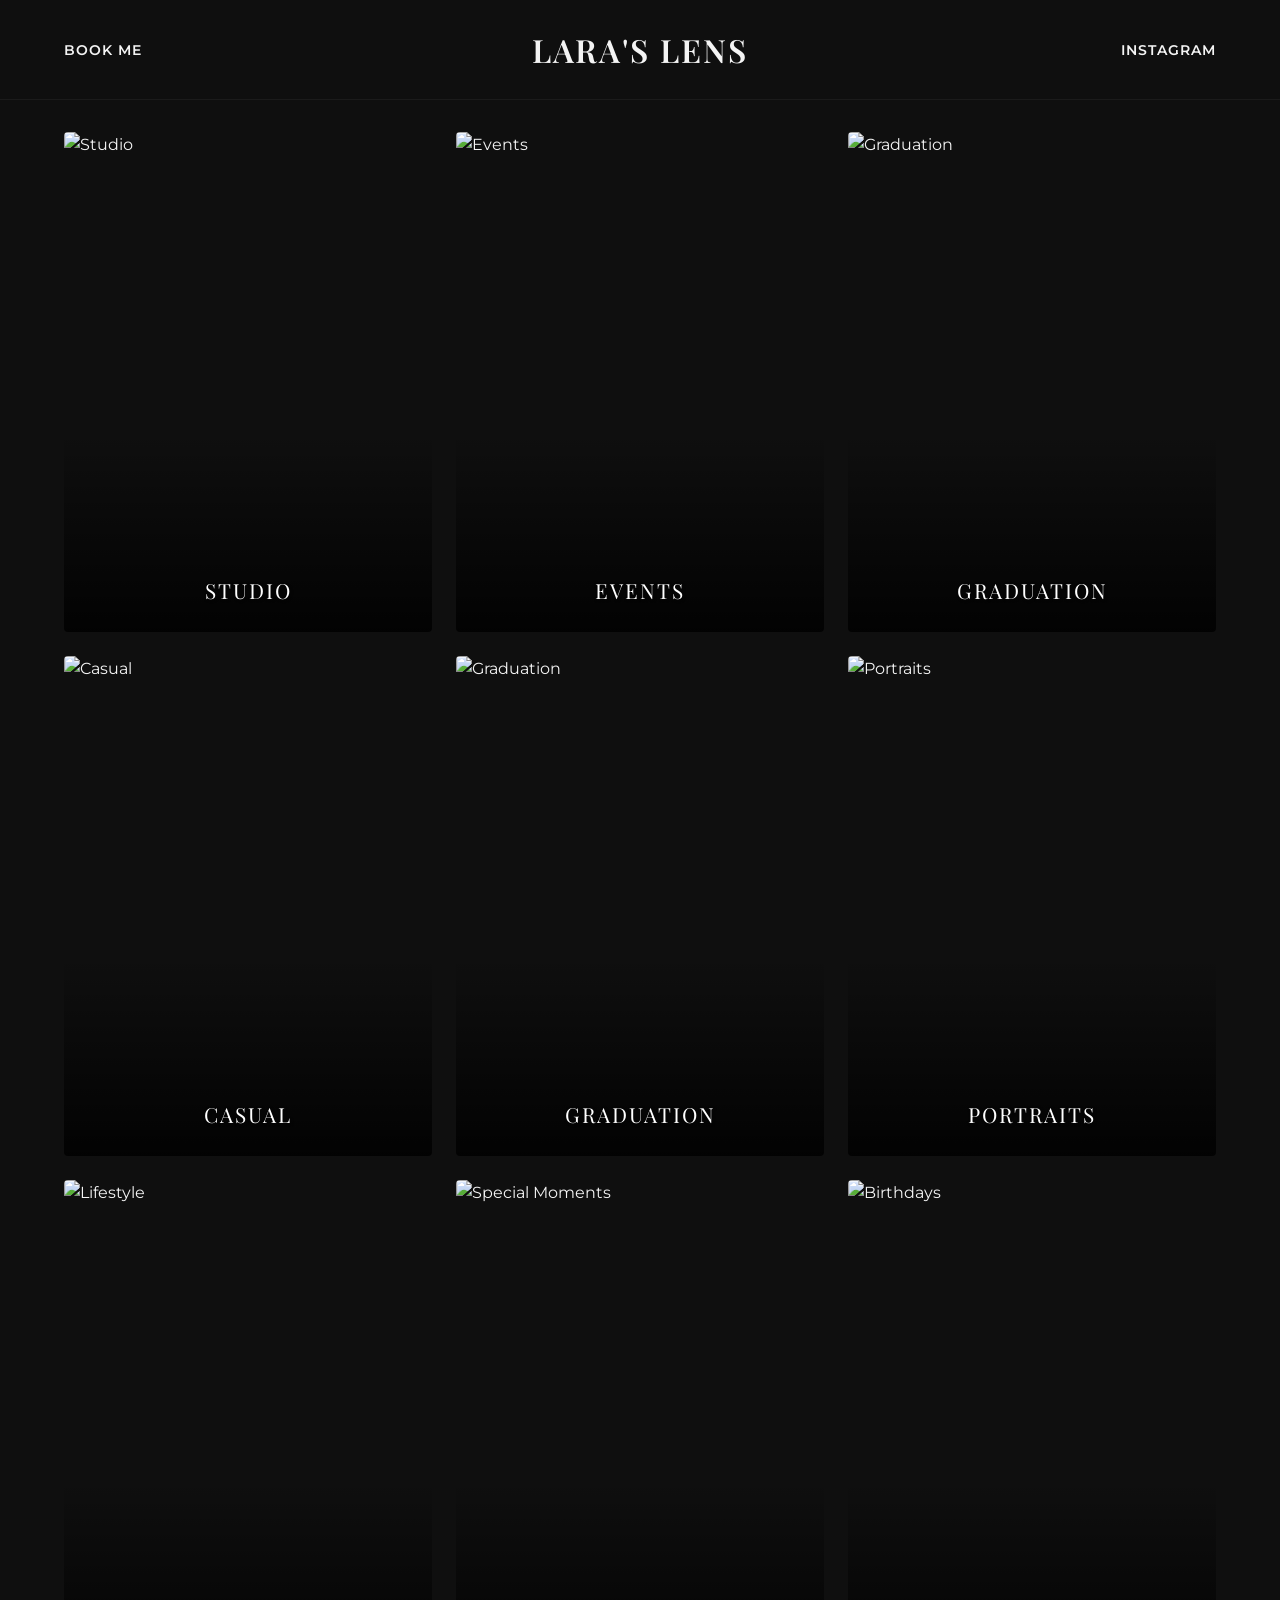
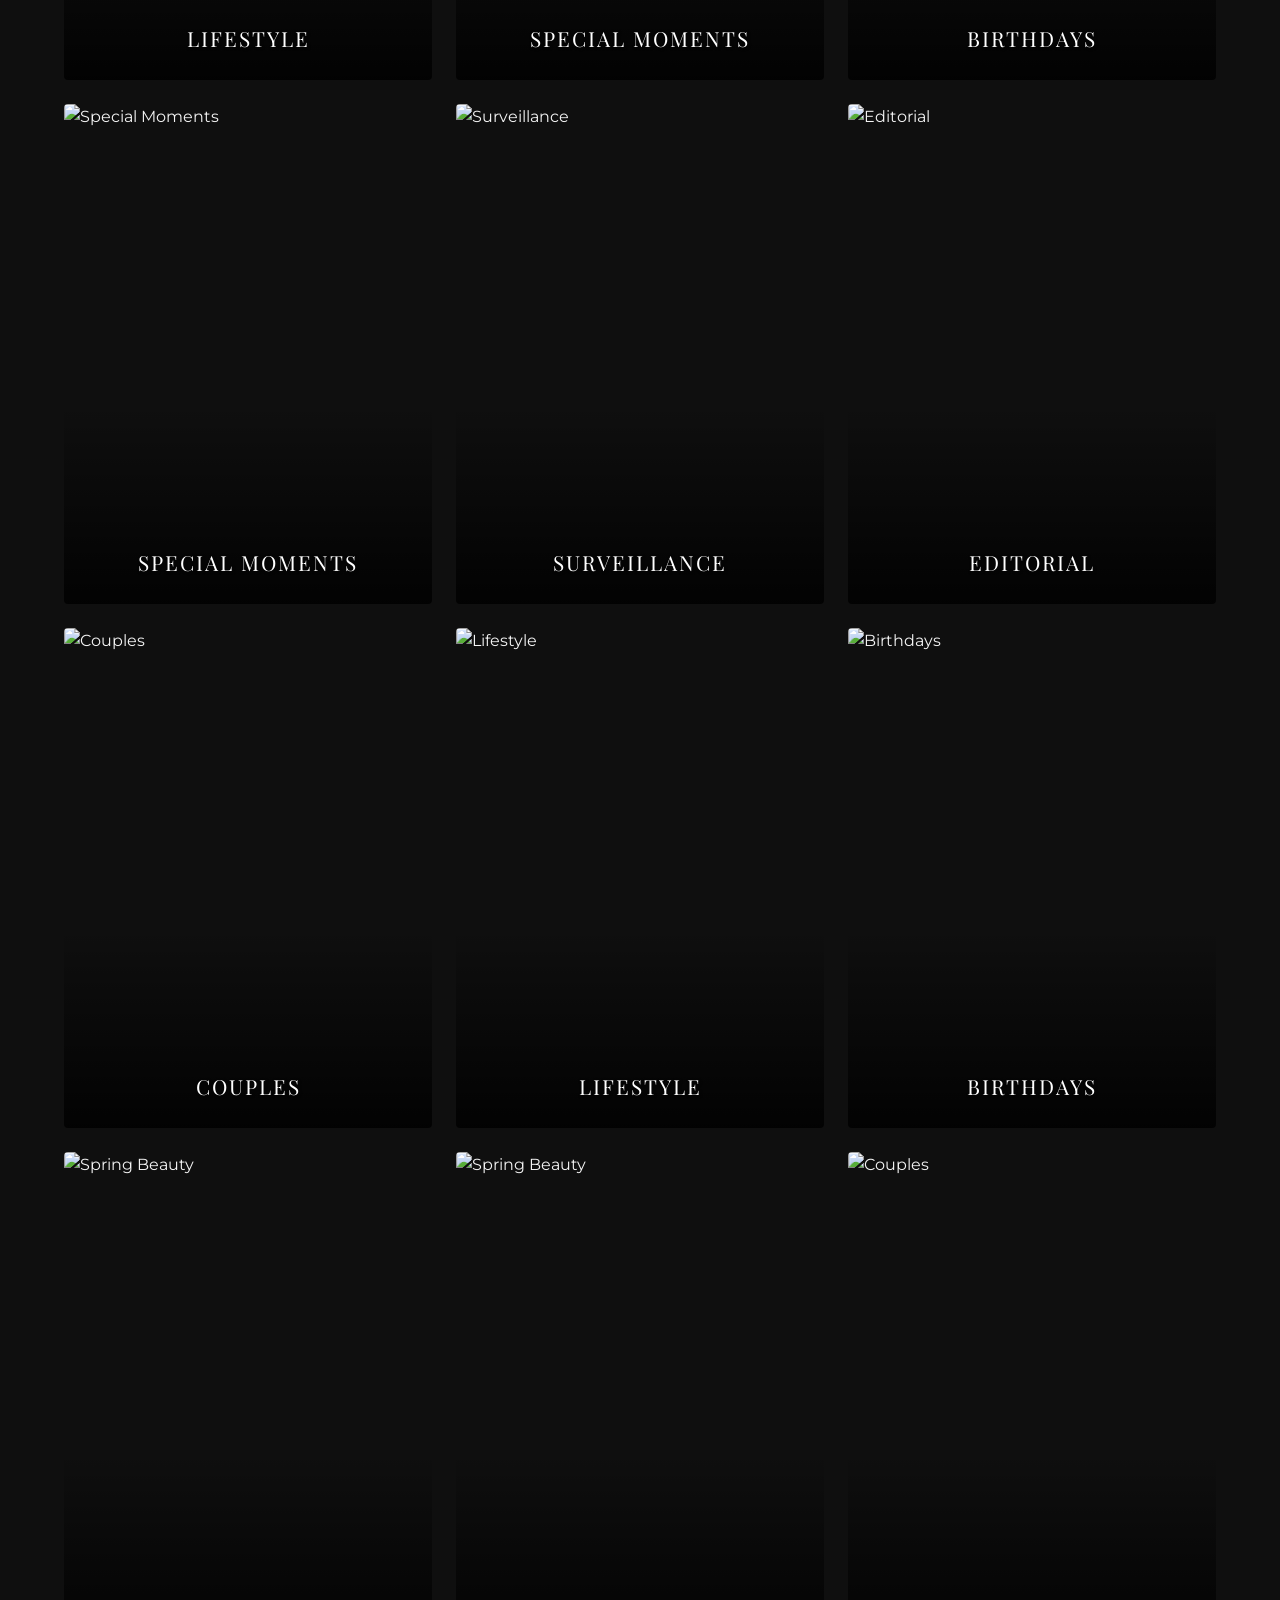
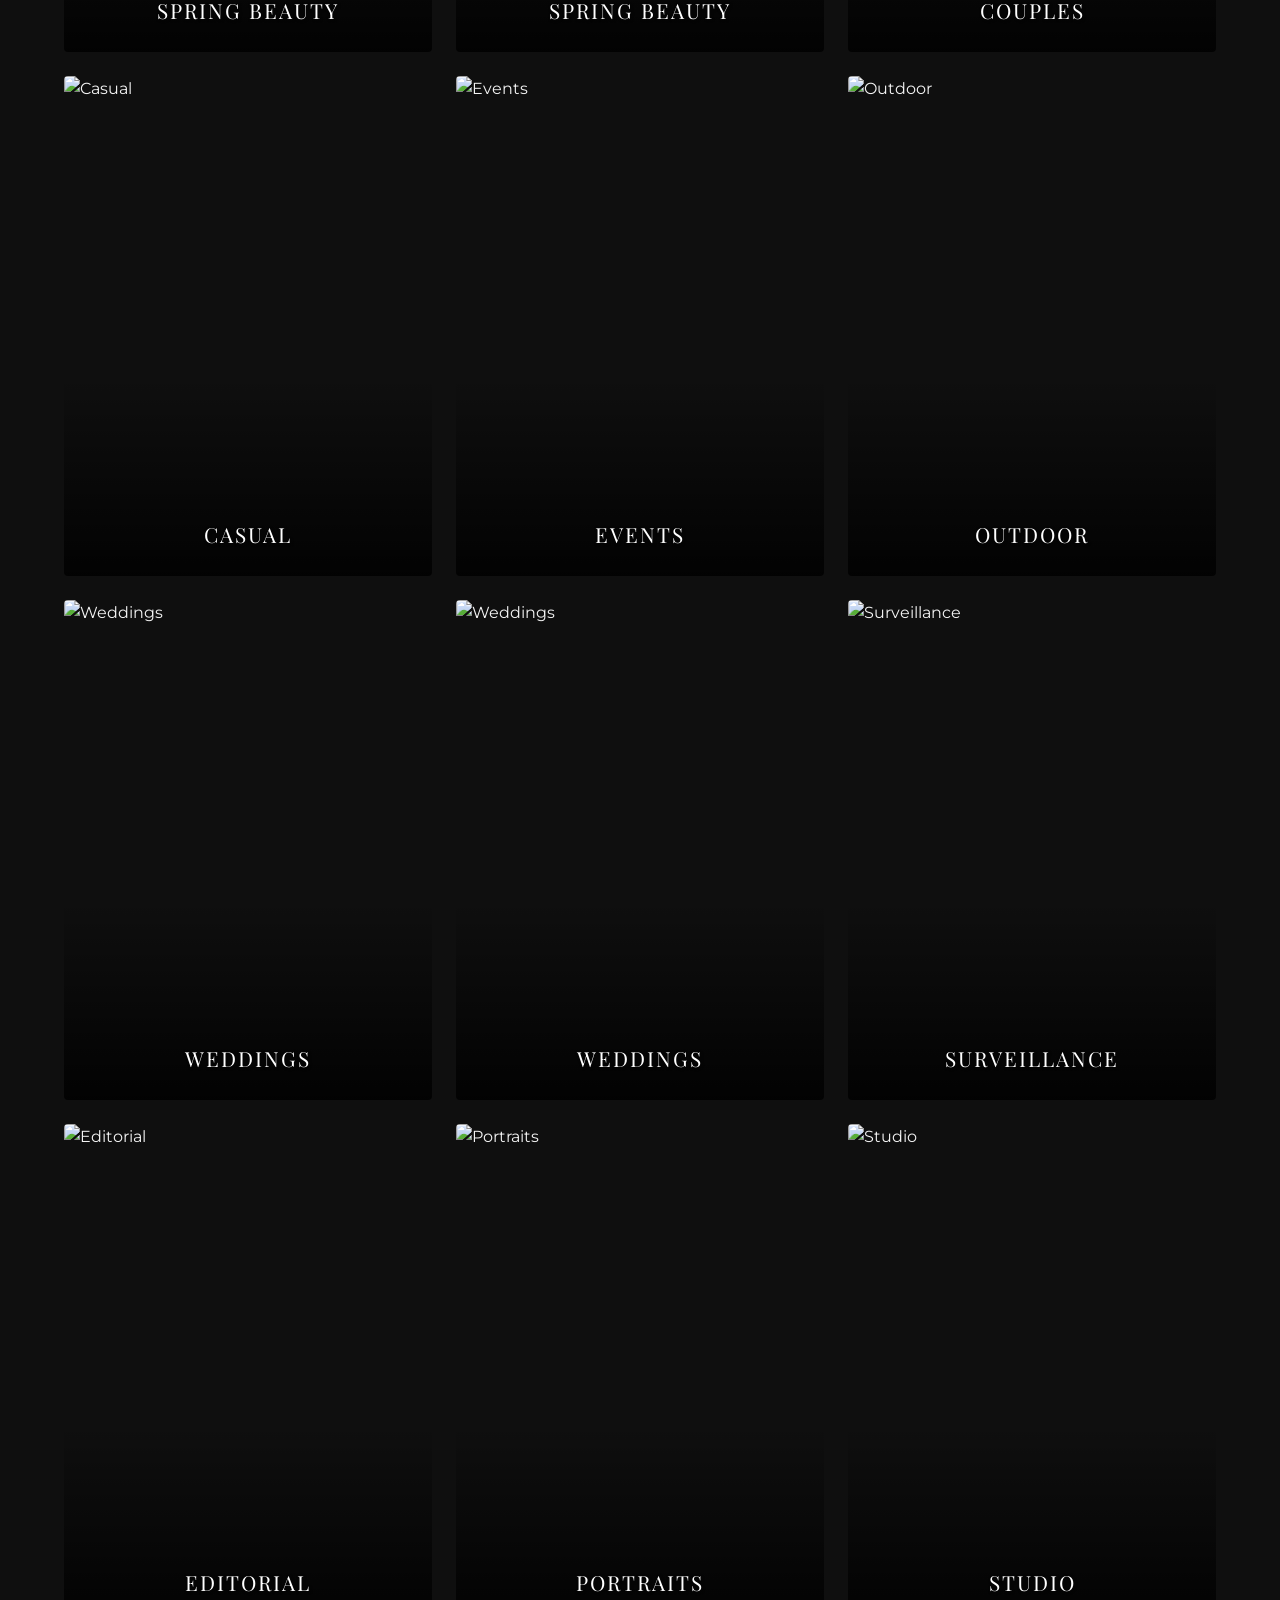
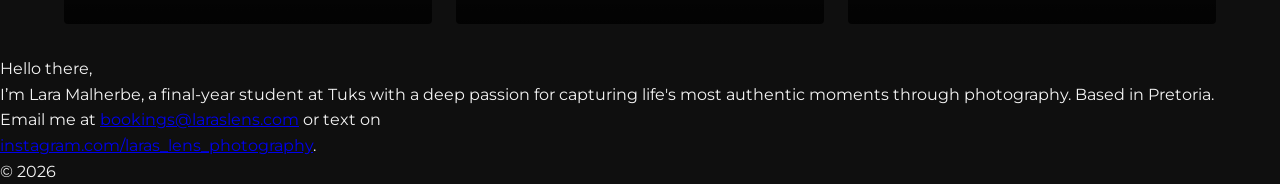
==== Index.html @ c9a2a9cb "Add files via upload" ====
<!DOCTYPE html>
<html lang="en">
<head>
    <meta charset="UTF-8">
    <meta name="viewport" content="width=device-width, initial-scale=1.0">
    <title>Lara's Lens | Photography</title>
    <link rel="icon" type="image/png" href="logo.png">
    <link rel="stylesheet" href="style.css">
</head>
<body>

    <header>
        <div class="nav-left">
            <a href="book_me.html">Book Me</a> 
        </div>
        <div class="nav-center">
            <a href="Index.html" class="logo">LARA'S LENS</a>
        </div>
        <div class="nav-right">
            <a href="https://www.instagram.com/laras_lens_photography/" target="_blank">
                <span class="desktop-text">Instagram</span>
                <span class="mobile-text">Ig</span>
            </a>
        </div>
    </header>

    <main id="gallery-container" class="gallery-container">
        <!-- JavaScript will inject the shuffled photos here -->
    </main>

    <!-- New About / Footer Section -->
    <footer class="about-footer">
        <div class="footer-content">
            <p></p>
            <p></p>
            <p></p>
            <p>Hello there,</p>
            <p>I’m Lara Malherbe, a final-year student at Tuks with a deep passion for capturing life's most authentic moments through photography. Based in Pretoria.</p>
            <p>Email me at <a href="mailto:bookings@laraslens.com">bookings@laraslens.com</a> or text on <br>
            <a href="https://www.instagram.com/laras_lens_photography/" target="_blank">instagram.com/laras_lens_photography</a>.
        <p></p>
    <p></p>
</p>
        </div>
        <div class="copyright">
            &copy; 2026
        </div>
    </footer>

    <script>
        const imageNumbers = [1, 2, 3, 5, 6, 7, 8, 9, 10, 11, 12, 13, 14, 15, 16, 17, 18, 19, 20, 21, 22, 23, 24, 25, 26, 27, 28];
        
        // 14 unique headings
        const baseHeadings = [
            "Weddings", "Special Moments", "Birthdays", "Editorial",
            "Portraits", "Spring Beauty", "Surveillance", "Graduation",
            "Casual", "Events", "Studio", "Outdoor", "Lifestyle", "Couples"
        ];

        // Duplicate the headings so we have exactly 28, then shuffle them
        let fullHeadings = [...baseHeadings, ...baseHeadings];

        function shuffleArray(array) {
            for (let i = array.length - 1; i > 0; i--) {
                const j = Math.floor(Math.random() * (i + 1));
                [array[i], array[j]] = [array[j], array[i]];
            }
            return array;
        }

        const shuffledImages = shuffleArray([...imageNumbers]);
        fullHeadings = shuffleArray(fullHeadings); // Shuffle the 28 headings

        const gallery = document.getElementById('gallery-container');

        shuffledImages.forEach(num => {
            // Pop removes the last item from the array, guaranteeing no over-repetition
            const assignedHeading = fullHeadings.pop(); 

            const box = document.createElement('div');
            box.className = 'photo-box';

            const img = document.createElement('img');
            img.src = `Evagria_files/pic${num}.jpg`;
            img.alt = assignedHeading;
            img.loading = "lazy"; 

            const label = document.createElement('div');
            label.className = 'photo-label';
            label.textContent = assignedHeading;

            box.appendChild(img);
            box.appendChild(label);
            gallery.appendChild(box);
        });

        const observer = new IntersectionObserver((entries) => {
            entries.forEach((entry) => {
                if (entry.isIntersecting) {
                    entry.target.classList.add('show');
                }
            });
        }, {
            threshold: 0.15 
        });

        const hiddenElements = document.querySelectorAll('.photo-box');
        hiddenElements.forEach((el) => observer.observe(el));
    </script>
</body>
</html>
---- style.css ----
@import url('https://fonts.googleapis.com/css2?family=Montserrat:wght@300;400;600&family=Playfair+Display:ital,wght@0,400;1,400&display=swap');

:root {
    --bg-color: #0f0f0f;
    --text-color: #f4f4f4;
    --accent-color: #888;
}

* {
    margin: 0;
    padding: 0;
    box-sizing: border-box;
}

body {
    background-color: var(--bg-color);
    color: var(--text-color);
    font-family: 'Montserrat', sans-serif;
    line-height: 1.6;
    overflow-x: hidden;
}

/* --- STICKY HEADER --- */
header {
    position: sticky;
    top: 0;
    z-index: 1000;
    background-color: var(--bg-color);
    padding: 1.5rem 5%;
    display: flex;
    justify-content: space-between;
    align-items: center;
    border-bottom: 1px solid rgba(255, 255, 255, 0.05);
}

.nav-left, .nav-right { flex: 1; }
.nav-right { text-align: right; }
.nav-center { flex: 2; text-align: center; }

.logo {
    font-family: 'Playfair Display', serif;
    font-size: 2rem;
    color: var(--text-color);
    text-decoration: none;
    letter-spacing: 2px;
}

header a {
    color: var(--text-color);
    text-decoration: none;
    text-transform: uppercase;
    font-size: 0.85rem;
    letter-spacing: 1px;
    font-weight: 600;
    transition: color 0.3s ease;
}

header a:hover {
    color: var(--accent-color);
}

.mobile-text { display: none; }

/* --- GALLERY LAYOUT --- */
.gallery-container {
    padding: 2rem 5%;
    display: grid;
    grid-template-columns: repeat(3, 1fr);
    gap: 1.5rem;
}

.photo-box {
    position: relative;
    width: 100%;
    height: 500px; /* Taller default height for desktop */
    border-radius: 4px;
    overflow: hidden;
    /* Enhanced Animation Initial State */
    opacity: 0;
    transform: translateY(60px) scale(0.95);
    transition: opacity 0.8s cubic-bezier(0.25, 1, 0.5, 1), transform 0.8s cubic-bezier(0.25, 1, 0.5, 1);
}

/* Gradient overlay to make text readable */
.photo-box::after {
    content: '';
    position: absolute;
    bottom: 0;
    left: 0;
    width: 100%;
    height: 40%;
    background: linear-gradient(to top, rgba(0,0,0,0.85), transparent);
    z-index: 1;
    pointer-events: none;
}

.photo-box img {
    width: 100%;
    height: 100%;
    object-fit: cover; /* Forces image to fill the box, preventing white borders */
    display: block;
    transition: transform 0.8s ease;
}

.photo-box:hover img {
    transform: scale(1.05);
}

/* The text at the bottom of the photos */
.photo-label {
    position: absolute;
    bottom: 25px;
    width: 100%;
    text-align: center;
    font-family: 'Playfair Display', serif;
    font-size: 1.3rem;
    color: #fff;
    z-index: 2;
    letter-spacing: 2px;
    text-transform: uppercase;
    text-shadow: 1px 1px 3px rgba(0,0,0,0.5);
}

/* Animation trigger class */
.photo-box.show {
    opacity: 1;
    transform: translateY(0) scale(1);
}

/* --- MOBILE RESPONSIVENESS --- */

/* --- BOOKING PAGE --- */
.booking-container {
    max-width: 600px;
    margin: 4rem auto;
    padding: 3rem;
    background: #151515;
    border-radius: 8px;
    border: 1px solid rgba(255, 255, 255, 0.05);
    box-shadow: 0 10px 30px rgba(0, 0, 0, 0.5);
}

.booking-container h1 {
    font-family: 'Playfair Display', serif;
    margin-bottom: 2.5rem;
    text-align: center;
    font-size: 2.5rem;
    letter-spacing: 1px;
}

.form-group {
    margin-bottom: 1.5rem;
    display: flex;
    flex-direction: column;
}

label {
    margin-bottom: 0.5rem;
    font-weight: 400;
    font-size: 0.85rem;
    color: #bbb;
    text-transform: uppercase;
    letter-spacing: 1px;
}

input, select {
    padding: 1rem;
    background: #0a0a0a;
    border: 1px solid #333;
    color: #fff;
    border-radius: 4px;
    font-family: 'Montserrat', sans-serif;
    font-size: 1rem;
    transition: border-color 0.3s ease;
}

input:focus, select:focus {
    outline: none;
    border-color: #888;
}

/* Makes the little calendar/clock icons white instead of black */
input[type="date"]::-webkit-calendar-picker-indicator,
input[type="time"]::-webkit-calendar-picker-indicator {
    filter: invert(1);
    cursor: pointer;
}

.price-display {
    font-size: 1.8rem;
    text-align: center;
    margin: 2.5rem 0 1.5rem;
    font-weight: 400;
    font-family: 'Playfair Display', serif;
    color: #fff;
}

.btn {
    display: block;
    width: 100%;
    padding: 1.2rem;
    background: #fff;
    color: #000;
    border: none;
    border-radius: 4px;
    font-size: 1rem;
    font-weight: 600;
    text-transform: uppercase;
    letter-spacing: 2px;
    cursor: pointer;
    transition: background 0.3s ease, transform 0.1s ease;
}

.btn:hover {
    background: #e0e0e0;
}

.btn:active {
    transform: scale(0.98);
}

@media (max-width: 768px) {
    header { padding: 1.2rem 1.5rem; }
    .logo { font-size: 1.4rem; }
    .desktop-text { display: none; }
    .mobile-text { display: inline; }

    .gallery-container {
        grid-template-columns: 1fr 1fr;
        gap: 10px;
        padding: 10px;
    }

    .photo-box {
        height: 40vh; /* Uses viewport height for a tall, editorial look */
    }

    .photo-box:first-child {
        grid-column: 1 / -1; 
        height: 65vh; /* Large hero image */
    }

    .photo-label {
        font-size: 1rem;
        bottom: 15px;
    }

    /* --- ABOUT / FOOTER SECTION --- */
.about-footer {
    padding: 8rem 5% 2rem;
    text-align: center;
    font-family: 'Playfair Display', serif;
    display: flex;
    flex-direction: column;
    align-items: center;
    justify-content: space-between;
    min-height: 60vh; /* Gives it the spacious look from your reference */
    background-color: var(--bg-color);
}

.footer-content {
    max-width: 650px;
    margin: auto;
}

.footer-content p {
    margin-bottom: 1.5rem;
    font-size: 1.2rem;
    line-height: 1.8;
    color: #e0e0e0;
}

.footer-content a {
    color: #fff;
    text-decoration: none;
    transition: opacity 0.3s ease;
}

.footer-content a:hover {
    opacity: 0.7;
}

.copyright {
    font-family: 'Montserrat', sans-serif; /* Keep copyright modern */
    font-size: 0.85rem;
    color: #888;
    margin-top: 4rem;
}

/* Mobile adjustments for the footer */
@media (max-width: 768px) {
    .about-footer {
        padding: 5rem 1.5rem 2rem;
        min-height: 50vh;
    }
    .footer-content p {
        font-size: 1rem;
    }
}
}
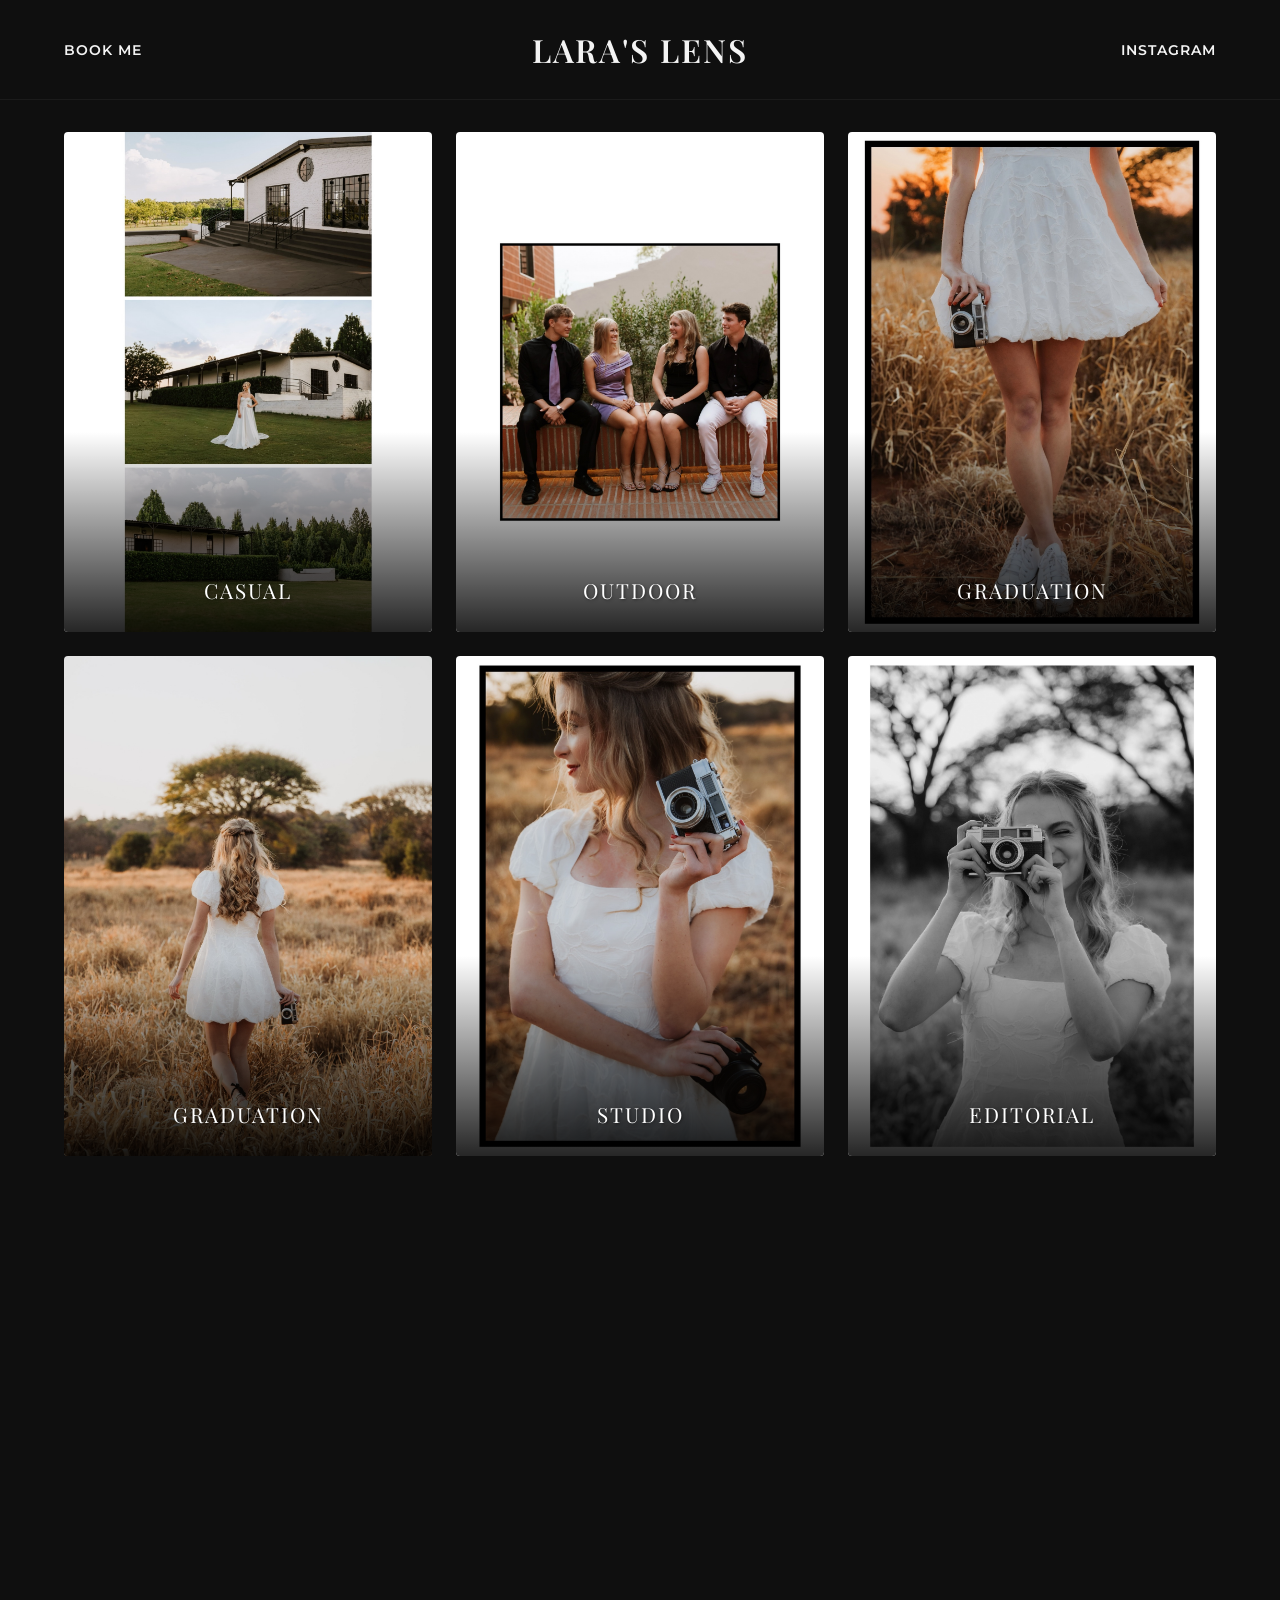
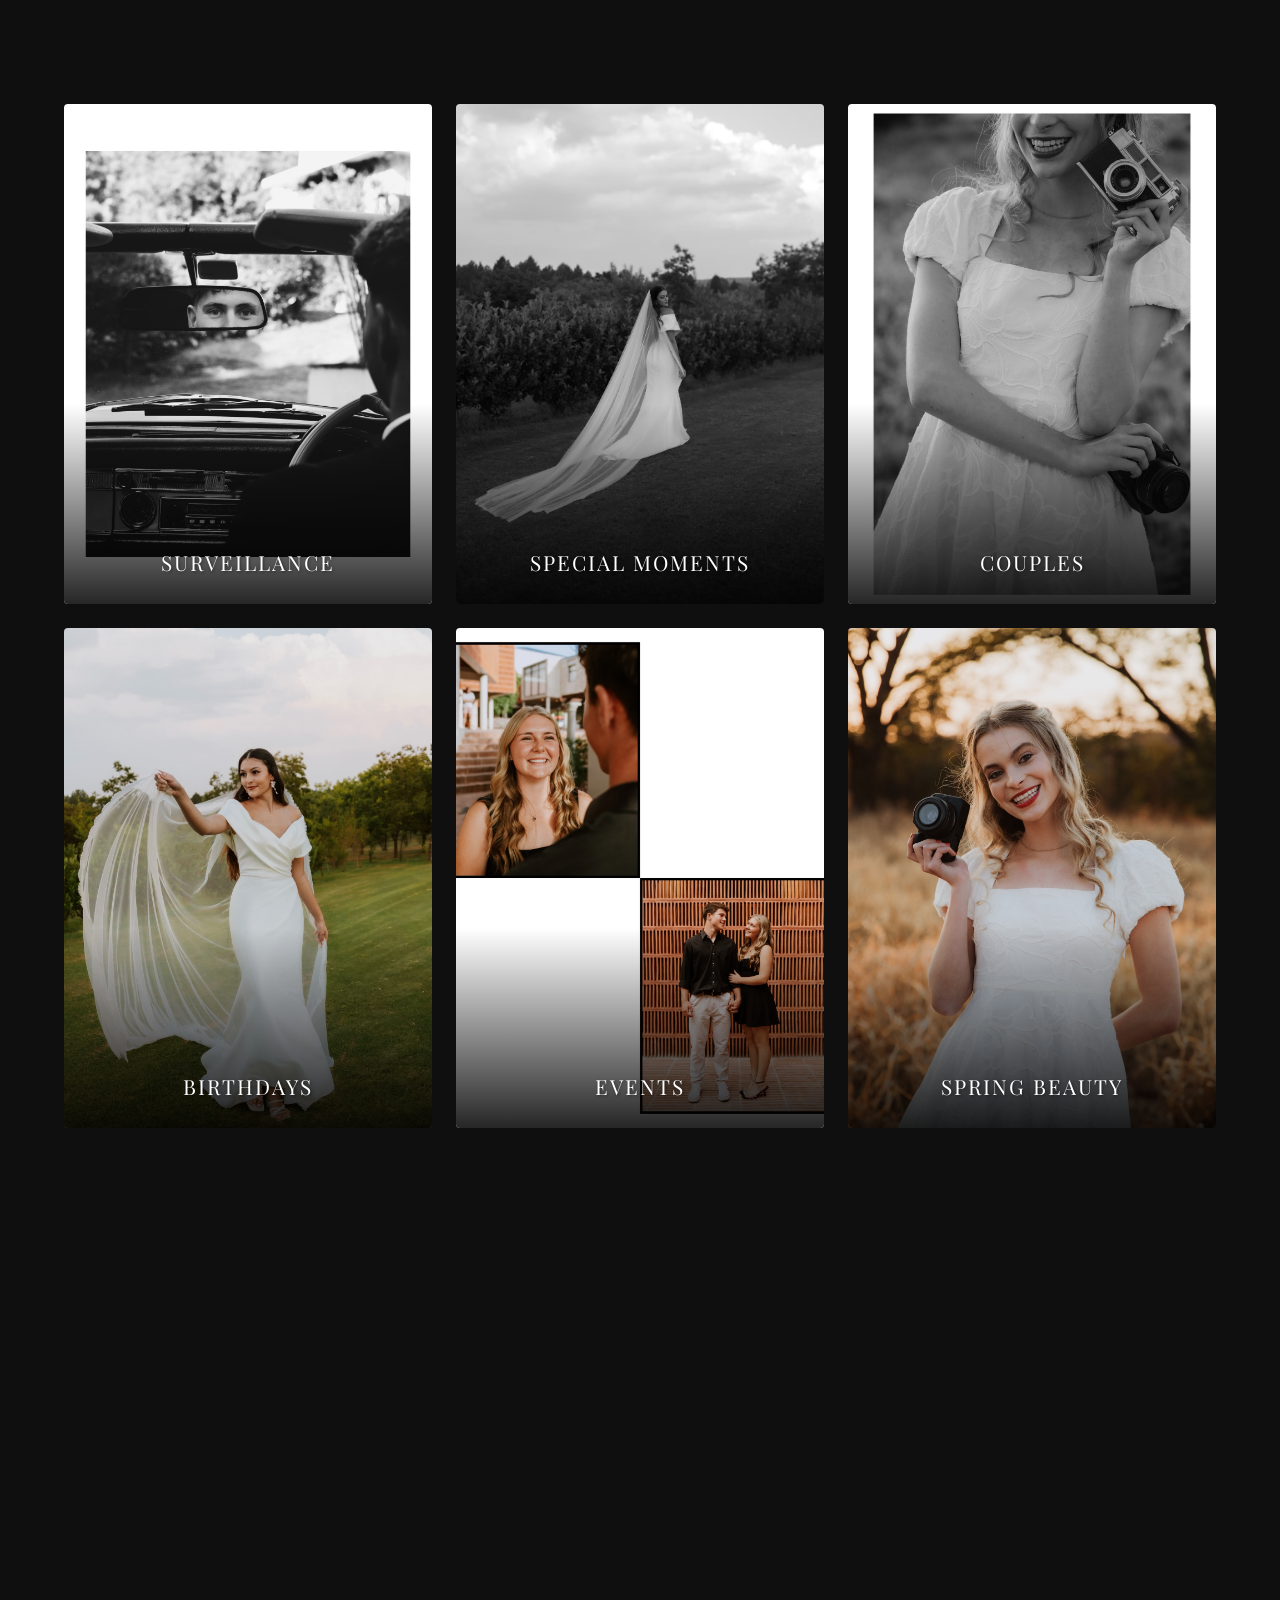
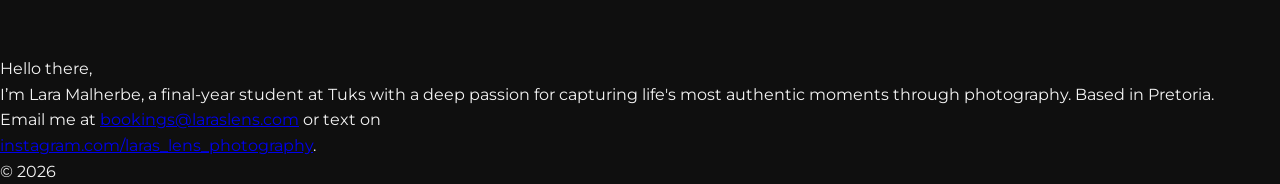
==== commit 8591b257: "Update image source path in Index.html" ====
--- a/Index.html
+++ b/Index.html
@@ -83,7 +83,7 @@
             box.className = 'photo-box';
 
             const img = document.createElement('img');
-            img.src = `Evagria_files/pic${num}.jpg`;
+            img.src = `pic${num}.jpg`;
             img.alt = assignedHeading;
             img.loading = "lazy"; 
 
@@ -110,4 +110,4 @@
         hiddenElements.forEach((el) => observer.observe(el));
     </script>
 </body>
-</html>+</html>
